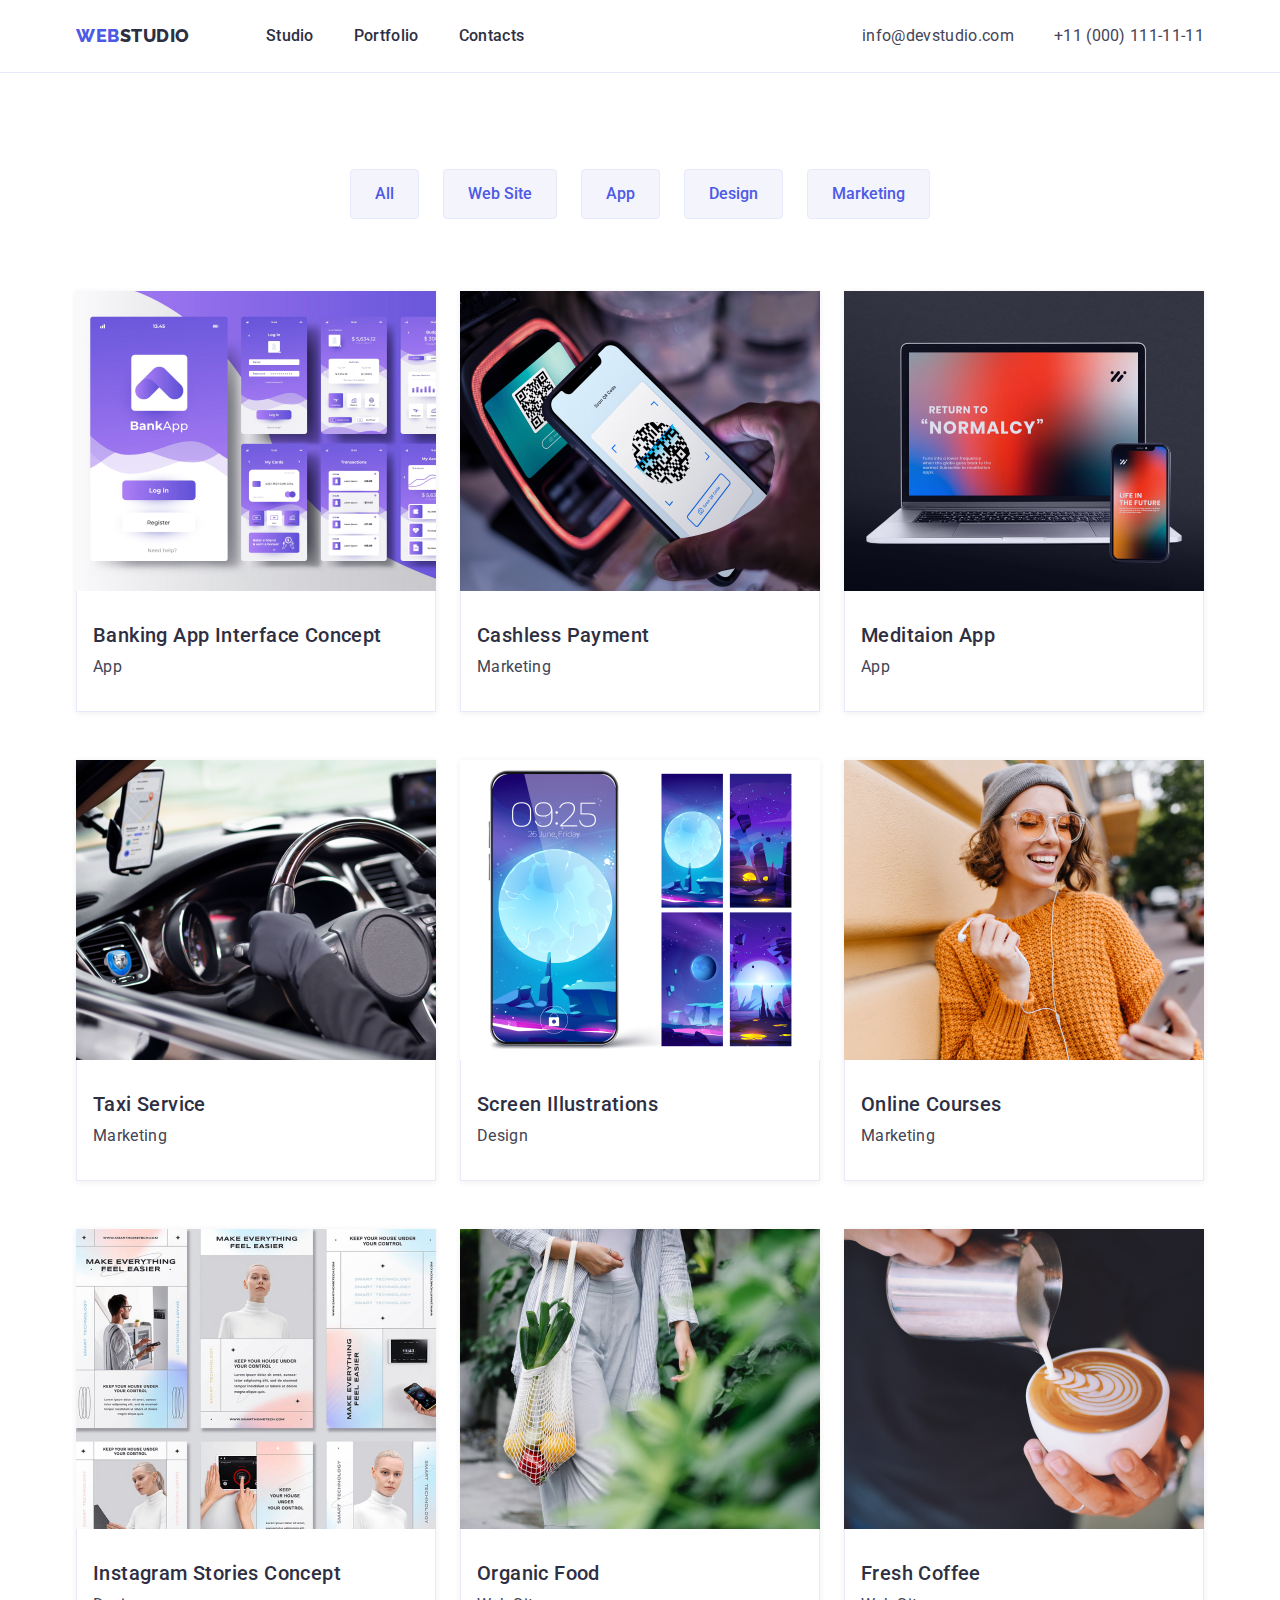
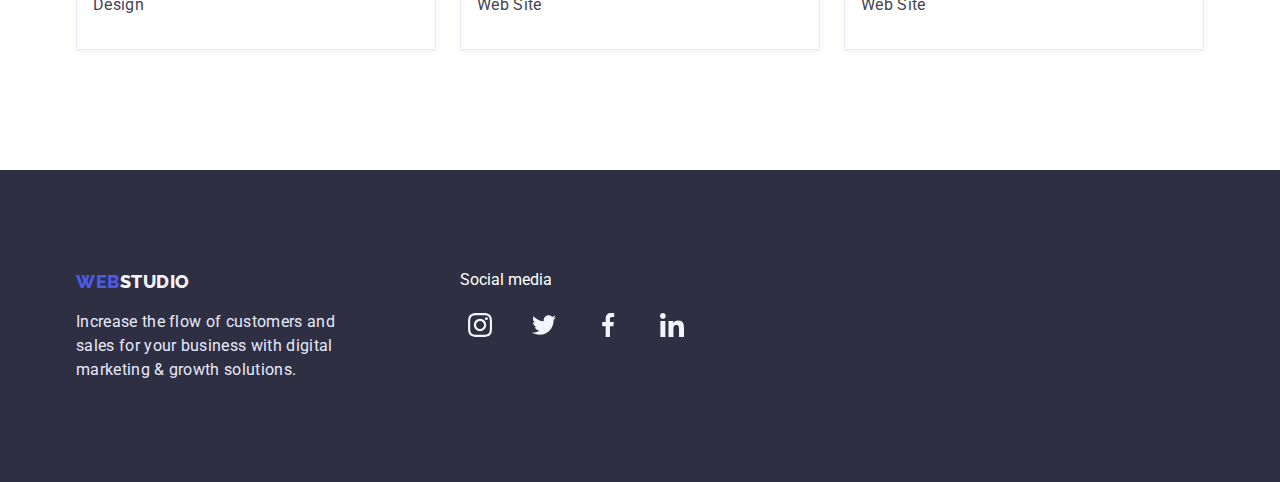
==== portfolio.html @ 89490b19 "Copy" ====
<!DOCTYPE html>
<html lang="en">
  <head>
    <meta charset="UTF-8" />
    <meta http-equiv="X-UA-Compatible" content="IE=edge" />
    <meta name="viewport" content="width=device-width, initial-scale=1.0" />
    <title>Document</title>
    <link
      rel="stylesheet"
      href="node_modules/modern-normalize/modern-normalize.css"
    />
    <link rel="preconnect" href="https://fonts.googleapis.com" />
    <link rel="preconnect" href="https://fonts.gstatic.com" crossorigin />
    <link
      href="https://fonts.googleapis.com/css2?family=Raleway:wght@800&family=Roboto:wght@400;500;700&display=swap"
      rel="stylesheet"
    />
    <link rel="stylesheet" href="./css/styles.css" />
  </head>
  <body>
    <!--Шапка сайта-->
    <header class="header">
      <div class="container header-container">
        <!-- Navigation -->
        <nav class="header-nav">
          <!--Logo-->
          <a href="./index.html" class="header-logo link"
            >Web<span class="logo-studio">Studio</span></a
          >

          <ul class="header-list list">
            <li class="header-item">
              <a href="./index.html " class="header-link link">Studio</a>
            </li>
            <li class="header-item">
              <a href="./portfolio.html" class="header-link link">Portfolio</a>
            </li>
            <li class="header-item">
              <a href="" class="header-link link">Contacts</a>
            </li>
          </ul>
        </nav>

        <!--Contacts-->
        <address class="address">
          <ul class="header-contacts list">
            <!--Mail-->
            <li>
              <a href="mailto:info@devstudio.com" class="header-mail link"
                >info@devstudio.com</a
              >
            </li>
            <!--Tel-->
            <li>
              <a href="tel:+110001111111" class="header-tel link"
                >+11 (000) 111-11-11</a
              >
            </li>
          </ul>
        </address>
      </div>
    </header>

    <!--Уникальный контент-->
    <main>
      <!--Блок-->
      <section class="section">
        <div class="container">
          <h1 class="section-title none">Portfolio</h1>
          <!--Buttons navigation-->
          <ul class="section-list">
            <li class="section-item list">
              <button type="button" class="section-button">All</button>
            </li>
            <li class="section-item list">
              <button type="button" class="section-button">Web Site</button>
            </li>
            <li class="section-item list">
              <button type="button" class="section-button">App</button>
            </li>
            <li class="section-item list">
              <button type="button" class="section-button">Design</button>
            </li>
            <li class="section-item list">
              <button type="button" class="section-button">Marketing</button>
            </li>
          </ul>
          <ul class="section-items">
            <li class="section-items-item list">
              <a href="" class="section-items-item-link link">
                <div class="sectionitems-item-link-container">
                  <img src="./images/app.jpg" alt="" width="360" />
                  <div class="section-items-element">
                    <h3 class="section-items-item-title">
                      Banking App Interface Concept
                    </h3>
                    <p class="section-desc">App</p>
                  </div>
                </div >
              </a>
            </li>
            <li class="section-items-item list">
              <a href="" class="section-items-item-link link">
                <div class="sectionitems-item-link-container">
                  <img src="./images/marketing.jpg" alt="" width="360" />
                  <div class="section-items-element">
                    <h3 class="section-items-item-title">Cashless Payment</h3>
                    <p class="section-desc">Marketing</p>
                  </div>
                </div >
              </a>
            </li>
            <li class="section-items-item list">
              <a href="" class="section-items-item-link link">
                <div class="sectionitems-item-link-container">
                  <img src="./images/app2.jpg" alt="" width="360" />
                  <div class="section-items-element">
                    <h3 class="section-items-item-title">Meditaion App</h3>
                    <p class="section-desc">App</p>
                  </div>
                </div >
              </a>
            </li>
            <li class="section-items-item list">
              <a href="" class="section-items-item-link link">
                <div class="sectionitems-item-link-container">
                  <img src="./images/marketing2.jpg" alt="" width="360" />
                  <div class="section-items-element">
                    <h3 class="section-items-item-title">Taxi Service</h3>
                    <p class="section-desc">Marketing</p>
                  </div>
                </div >
              </a>
            </li>
            <li class="section-items-item list">
              <a href="" class="section-items-item-link link">
                <div class="sectionitems-item-link-container">
                  <img src="./images/design.jpg" alt="" width="360" />
                  <div class="section-items-element">
                    <h3 class="section-items-item-title">Screen Illustrations</h3>
                    <p class="section-desc">Design</p>
                  </div>
                </div >
              </a>
            </li>
            <li class="section-items-item list">
              <a href="" class="section-items-item-link link">
                <div class="sectionitems-item-link-container">
                  <img src="./images/marketing3.jpg" alt="" width="360" />
                  <div class="section-items-element">
                    <h3 class="section-items-item-title">Online Courses</h3>
                    <p class="section-desc">Marketing</p>
                  </div>
                </div >
              </a>
            </li>
            <li class="section-items-item list">
              <a href="" class="section-items-item-link link">
                <div class="sectionitems-item-link-container">
                  <img src="./images/design2.jpg" alt="" width="360" />
                  <div class="section-items-element">
                    <h3 class="section-items-item-title">
                      Instagram Stories Concept
                    </h3>
                    <p class="section-desc">Design</p>
                  </div>
                </div >
              </a>
            </li>
            <li class="section-items-item list">
              <a href="" class="section-items-item-link link">
                <div class="sectionitems-item-link-container">
                  <img src="./images/web-site.jpg" alt="" width="360" />
                  <div class="section-items-element">
                    <h3 class="section-items-item-title">Organic Food</h3>
                    <p class="section-desc">Web Site</p>
                  </div>
                </div >
              </a>
            </li>
            <li class="section-items-item list">
              <a href="" class="section-items-item-link link">
                <div class="sectionitems-item-link-container">
                  <img src="./images/web-site2.jpg" alt="" width="360" />
                  <div class="section-items-element">
                    <h3 class="section-items-item-title">Fresh Coffee</h3>
                    <p class="section-desc">Web Site</p>
                  </div>
                </div >
              </a>
            </li>
          </ul>
        </div>
      </section>
    </main>
    <!--Подвал-->
    <footer class="footer">
      <!--Logo-->
      <div class="footer-container container">
        <div class="footer-conytainer">
          <a href="./index.html" class="footer-logo link"
            >Web<span class="footer-logo-studio">Studio</span></a
          >
          <p class="footer-slogan">
            Increase the flow of customers and sales for your business with
            digital marketing & growth solutions.
          </p>
        </div>
        <div class="footer-container-2">
          <p class="footer-title">Social media</p>
          <ul class="footer-list list">
            <li class="footer-item">
              <a href="" class="footer-link link">
                <svg class="footer-icon">
                  <use
                    href="./images/icons.svg#icon-instagram"
                    width="24"
                    height="24"
                  ></use>
                </svg>
              </a>
            </li>
            <li class="footer-item">
              <a href="" class="footer-link link">
                <svg class="footer-icon">
                  <use
                    href="./images/icons.svg#icon-twitter"
                    width="24"
                    height="24"
                  ></use>
                </svg>
              </a>
            </li>
            <li class="footer-item">
              <a href="" class="footer-link link">
                <svg class="footer-icon">
                  <use
                    href="./images/icons.svg#icon-facebook"
                    width="24"
                    height="24"
                  ></use>
                </svg>
              </a>
            </li>
            <li class="footer-item">
              <a href="" class="footer-link link">
                <svg class="footer-icon">
                  <use
                    href="./images/icons.svg#icon-linkedin"
                    width="24"
                    height="24"
                  ></use>
                </svg>
              </a>
            </li>
          </ul>
        </div>
      </div>
    </footer>
  </body>
</html>
---- css/styles.css ----
:root {
  --logo-color: #4d5ae5;
  --text-color: #2e2f42;
  --text-mini-color: #434455;
  --dop-color: #404bbf;
  --white-color: #ffffff;
}
body {
  /* font-family: "Raleway", sans-serif; */
  font-family: "Roboto", sans-serif;
  font-size: 16px;
  /* color: #2e2f42; */
  margin: 0;
  padding: 0;
  border: 0;
}
ul {
  padding: 0;
}
img {
  display: block;
}
h1,
h2,
h3,
h4,
h5,
h6,
p {
  margin: 0;
}
.container {
  width: 1128px;
  margin: 0 auto;
}
.none {
  padding: 0;
  margin: 0;
  max-width: 0;
  max-height: 0;
  color: #ffffff;
}
.header {
  background-color: var(--white-color);
  padding: 24px 0;
  border-bottom: 1px solid #e7e9fc;
}
.header-container {
  display: flex;
  align-items: center;
}
.header-nav {
  display: flex;
  align-items: center;
}
.list {
  list-style: none;
  margin: 0;
}
.link {
  text-decoration: none;
}
.header-logo {
  font-family: "Raleway";
  /* font-style: normal; */
  font-weight: 800;
  font-size: 18px;
  line-height: 1.33;
  display: flex;
  align-items: center;
  letter-spacing: 0.03em;
  text-transform: uppercase;
  color: var(--logo-color);
  margin-right: 76px;
}
.logo-studio {
  /* font-family: 'Raleway'; */
  /* font-style: normal; */
  /* font-weight: 800; */
  /* font-size: 18px; */
  /* line-height: 1.33; */
  /* display: flex;
    align-items: center; */
  /* letter-spacing: 0.03em; */
  /* text-transform: uppercase; */
  color: var(--text-color);
}
.header-list {
  margin: 0;
  display: flex;
  gap: 40px;
}
.header-item {
}
.header-link {
  /* font-family: "Roboto";
	font-style: normal; */
  font-weight: 500;
  font-size: 16px;
  line-height: 1.5;
  letter-spacing: 0.02em;
  color: var(--text-color);
}
.header-link:hover,
.header-link:focus {
  color: var(--dop-color);
}
.header-mail {
  /* font-family: "Roboto"; */
  font-style: normal;
  font-weight: 400;
  font-size: 16px;
  line-height: 1.5;
  letter-spacing: 0.02em;
  color: var(--text-mini-color);
}
.header-mail:hover,
.header-mail:focus {
  color: var(--dop-color);
}
.header-tel {
  /* font-family: "Roboto"; */
  font-style: normal;
  /* font-weight: 400; */
  font-size: 16px;
  line-height: 1.5;
  letter-spacing: 0.02em;
  color: var(--text-mini-color);
}
/* .header-tel:hover, .header-tel:focus {
    color: #404BBF;
} */
.address {
  margin-left: auto;
}
.header-contacts {
  margin: 0;
  display: flex;
  gap: 40px;
}
.hero {
  padding: 188px 0;
  background-image: linear-gradient(
      rgba(46, 47, 66, 0.7),
      rgba(46, 47, 66, 0.7)
    ),
    url(../images/people-office.jpg);
  /* background-color: rgba(46, 47, 66, 0.7); */
  background-repeat: no-repeat;
  background-position: center;
  /* background-size: auto; */
  max-width: 1440px;
  margin: 0 auto;
  background-size: cover;
}
.hero-container {
  display: flex;
  align-items: center;
  flex-direction: column;
}
.hero-title {
  /* font-family: 'Roboto'; */
  /* font-style: normal; */
  font-weight: 700;
  font-size: 56px;
  line-height: 1.07;
  text-align: center;
  letter-spacing: 0.02em;
  color: var(--white-color);
  width: 496px;
  height: 120px;
  margin: 0 0 48px 0;
}
.hero-button {
  font-family: "Roboto";
  /* font-style: normal; */
  font-weight: 500;
  font-size: 16px;
  line-height: 1.5;
  /* display: flex; */
  /* align-items: center; */
  letter-spacing: 0.04em;
  color: var(--white-color);
  /* display: flex; */
  /* flex-direction: row; */
  /* align-items: flex-start; */
  padding: 16px 32px;
  gap: 10px;
  /* position: absolute; */
  /* width: 169px;
    height: 56px;
    left: 636px;
    top: 428px; */
  background: var(--logo-color);
  box-shadow: 0px 4px 4px rgba(0, 0, 0, 0.15);
  border-radius: 4px;
  border: 0;
}
.hero-button:hover,
.hero-button:focus {
  background: var(--dop-color);
}
.info {
  padding: 120px 0 0 0;
}
.info-title {
}
.info-list {
  margin: 0;
  display: flex;
  gap: 24px;
}
.info-item {
}
.info-block {
  background: #f4f4fd;
  border-radius: 4px;
  display: flex;
  justify-content: center;
  align-items: center;
}
.info-block-icon {
  height: 112px;
}
.info-subtitle {
  /* font-family: 'Roboto';
    font-style: normal; */
  font-weight: 500;
  font-size: 20px;
  line-height: 1.2;
  letter-spacing: 0.02em;
  /* color: #2E2F42; */
  margin: 0;
  margin-bottom: 8px;
  margin-top: 8px;
}
.info-text {
  /* font-family: 'Roboto';
    font-style: normal; */
  /* font-weight: 400; */
  font-size: 16px;
  line-height: 1.5;
  letter-spacing: 0.02em;
  color: var(--text-mini-color);
  margin: 0;
}
.examples {
  padding: 120px 0;
}
.examples-title {
  /* font-family: 'Roboto';
    font-style: normal; */
  /* font-weight: 700; */
  font-size: 36px;
  line-height: 1.11;
  text-align: center;
  letter-spacing: 0.02em;
  text-transform: capitalize;
  /* color: #2E2F42; */
  margin: 0 0 72px 0;
}
.examples-list {
  display: flex;
  gap: 24px;
}
.team {
  padding: 120px 0;
  background-color: #f4f4fd;
}
.team-title {
  /* font-family: 'Roboto';
    font-style: normal; */
  /* font-weight: 700; */
  font-size: 36px;
  line-height: 1.11;
  text-align: center;
  letter-spacing: 0.02em;
  text-transform: capitalize;
  margin-bottom: 72px;
  margin-top: 0;
}
.team-list {
  display: flex;
  gap: 24px;
  margin: 0;
}
.team-item {
  margin: 0;
  background: #ffffff;
  box-shadow: 0px 1px 6px rgba(46, 47, 66, 0.08),
    0px 1px 1px rgba(46, 47, 66, 0.16), 0px 2px 1px rgba(46, 47, 66, 0.08);
  border-radius: 0px 0px 4px 4px;
}
.team-element {
  padding: 32px 0;
}
.team-subtitle {
  /* font-family: 'Roboto';
    font-style: normal; */
  font-weight: 500;
  font-size: 20px;
  line-height: 1.2;
  text-align: center;
  letter-spacing: 0.02em;
  /* color: #2E2F42; */
  margin: 0;
  margin-bottom: 8px;
}
.team-slogan {
  /* font-family: 'Roboto';
    font-style: normal; */
  /* font-weight: 400; */
  font-size: 16px;
  line-height: 1.5;
  text-align: center;
  letter-spacing: 0.02em;
  color: var(--text-mini-color);
  margin: 0;
  margin-top: 8px;
  margin-bottom: 8px;
}
.team-social-list {
  display: flex;
  justify-content: center;
  gap: 24px;
}
.team-social-item {
  width: 40px;
  height: 40px;
}
.team-social-link {
  display: flex;
  justify-content: center;
  align-items: center;
  width: 100%;
  height: 100%;
  border-radius: 50%;
  background-color: #4d5ae5;
}
.team-social-link:hover,
.team-social-link:focus {
  background-color: #404bbf;
}
.team-social-icon {
}
.castomers {
  padding: 130px 0 120px;
  background-color: var(--white-color);
}
.castomers-container {
}
.castomers-title {
  margin-bottom: 72px;
  display: flex;
  justify-content: center;
  /* font-family: "Roboto"; */
  /* font-style: normal; */
  /* font-weight: 700; */
  font-size: 36px;
  line-height: 1, 11;
  text-align: center;
  letter-spacing: 0.02em;
  text-transform: capitalize;
  color: #2e2f42;
}
.castomers-list {
  display: flex;
  justify-content: center;
  gap: 24px;
}
.castomers-item {
  width: 168px;
  height: 88px;
  border: 1px solid #8e8f99;
  border-radius: 4px;
  box-sizing: border-box;
}
.castomers-item:hover,
.castomers-item:focus {
  border: 1px solid #404bbf;
}
.castomers-link {
  display: flex;
  justify-content: center;
  align-items: center;
  width: 100%;
  height: 100%;
  fill: #afb1b8;
}
.castomers-link:hover,
.castomers-link:focus {
  color: #404bbf;
  fill: #404bbf;
}
.castomers-icon {
}
.section {
  padding: 96px 0 120px 0;
}
.section-title {
  margin: 0;
  padding: 0;
}
.section-list {
  margin: 0;
  display: flex;
  justify-content: center;
  gap: 24px;
}
.section-item {
  /* font-family: 'Roboto';
    font-style: normal; */
  font-weight: 500;
  font-size: 16px;
  line-height: 1.5;
  /* display: flex; */
  align-items: center;
  text-align: center;
  letter-spacing: 0.04em;
  color: var(--logo-color);
}
.section-button {
  font-family: "Roboto";
  /* font-style: normal; */
  font-weight: 500;
  font-size: 16px;
  line-height: 1.5;
  /* display: flex;
    align-items: center;
    text-align: center;
    letter-spacing: 0.04em; */
  color: var(--logo-color);
  /* display: flex; */
  flex-direction: row;
  justify-content: center;
  align-items: center;
  padding: 12px 24px;
  /* width: 116px;
    height: 48px; */
  background: #f4f4fd;
  border: 1px solid #e7e9fc;
  border-radius: 4px;
  /* flex: none;
    order: 1;
    flex-grow: 0; */
}
.section-button:hover,
.section-button:focus {
  color: var(--white-color);
  border: 1px solid var(--dop-color);
  background: var(--dop-color);
  box-shadow: 0px 3px 1px rgba(0, 0, 0, 0.1), 0px 2px 1px rgba(0, 0, 0, 0.08), 0px 2px 2px rgba(0, 0, 0, 0.12);
}
.section-items {
  margin: 0;
  display: flex;
  flex-wrap: wrap;
  gap: 48px 24px;
  margin-top: 72px;
}
.section-items-element {
  padding: 32px 0 32px 16px;
  border-left: 1px solid #e7e9fc;
  border-bottom: 1px solid #e7e9fc;
  border-right: 1px solid #e7e9fc;
}
.section-items-item {
  /* background: var(--white-color);
  box-shadow: 0px 1px 6px rgba(46, 47, 66, 0.08); */
}
.section-items-item:hover,
.section-items-item:focus {
  /* background: var(--white-color);
  box-shadow: 0px 1px 6px rgba(46, 47, 66, 0.08),
    0px 1px 1px rgba(46, 47, 66, 0.16), 0px 2px 1px rgba(46, 47, 66, 0.08); */
}
.section-items-item-link {
}
.section-items-item-link:hover,
.section-items-item-link:focus {
  /* background: var(--white-color); */
  box-shadow: 0px 1px 6px rgba(46, 47, 66, 0.08),
    0px 1px 1px rgba(46, 47, 66, 0.16), 0px 2px 1px rgba(46, 47, 66, 0.08);
}
.sectionitems-item-link-container {
  background: var(--white-color);
  box-shadow: 0px 1px 6px rgba(46, 47, 66, 0.08)
}
.sectionitems-item-link-container:hover,
.sectionitems-item-link-container:focus {
  background: var(--white-color);
  box-shadow: 0px 1px 6px rgba(46, 47, 66, 0.08),
    0px 1px 1px rgba(46, 47, 66, 0.16), 0px 2px 1px rgba(46, 47, 66, 0.08);
}
.section-items-item-title {
  /* font-family: 'Roboto'; */
  /* font-style: normal; */
  font-weight: 500;
  font-size: 20px;
  line-height: 1.2;
  letter-spacing: 0.02em;
  color: var(--text-color);
  padding: 0;
  margin: 0 0 8px 0;
}
.section-desc {
  /* font-family: 'Roboto'; */
  /* font-style: normal; */
  /* font-weight: 400; */
  /* font-size: 16px; */
  line-height: 1.5;
  letter-spacing: 0.02em;
  color: var(--text-mini-color);
  padding: 0;
}
.footer {
  background: var(--text-color);
  padding: 100px 0;
}
.footer-slogan {
  /* font-family: 'Roboto';
    font-style: normal; */
  font-weight: 400;
  font-size: 16px;
  line-height: 1.5;
  letter-spacing: 0.02em;
  color: #e7e9fc;
  width: 264px;
  margin: 16px 0 0;
  padding: 0;
}
.footer-logo {
  font-family: "Raleway";
  /* font-style: normal; */
  font-weight: 800;
  font-size: 18px;
  line-height: 1.33;
  display: flex;
  align-items: center;
  letter-spacing: 0.03em;
  text-transform: uppercase;
  color: var(--logo-color);
  padding: 0;
}
.footer-logo-studio {
  font-family: "Raleway";
  /* font-style: normal; */
  font-weight: 800;
  font-size: 18px;
  line-height: 1.16;
  /* display: flex; */
  align-items: center;
  letter-spacing: 0.03em;
  text-transform: uppercase;
  color: #f4f4fd;
}
.footer-container {
  display: flex;
  gap: 120px;
}
.footer-container-2 {
}
.footer-title {
  /* font-family: "Roboto"; */
  /* font-style: normal; */
  /* font-weight: 500; */
  font-size: 16px;
  line-height: 1, 5;
  /* letter-spacing: 0.02em; */
  color: var(--white-color);
  margin-bottom: 16px;
}
.footer-list {
  display: flex;
  justify-content: center;
  gap: 24px;
}
.footer-item {
  height: 40;
  width: 40;
}
.footer-link {
  display: flex;
  justify-content: center;
  align-items: center;
  width: 40px;
  height: 40px;
  border-radius: 50%;
  /* background-color: var(--logo-color); */
}
.footer-link:hover,
.footer-link:focus {
  background-color: #31d0aa;
}
.footer-icon {
  width: 24px;
  height: 24px;
}
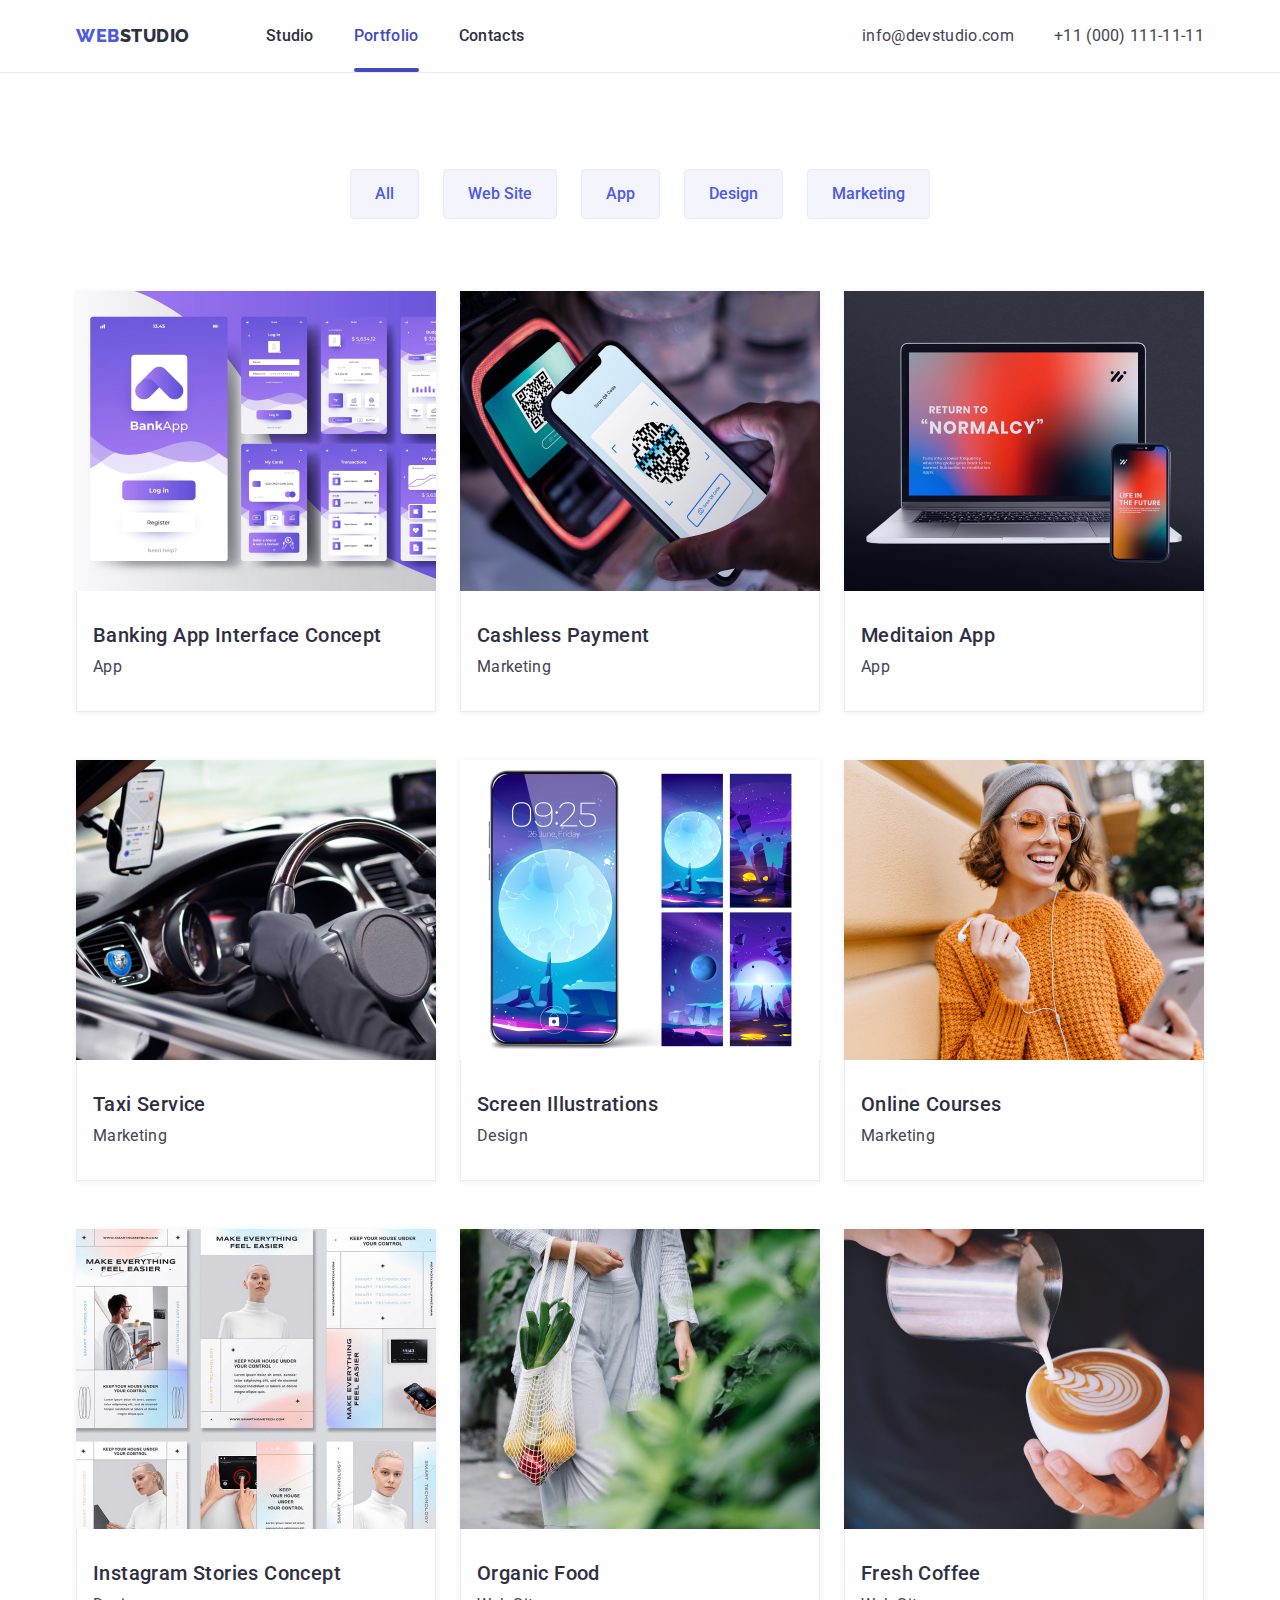
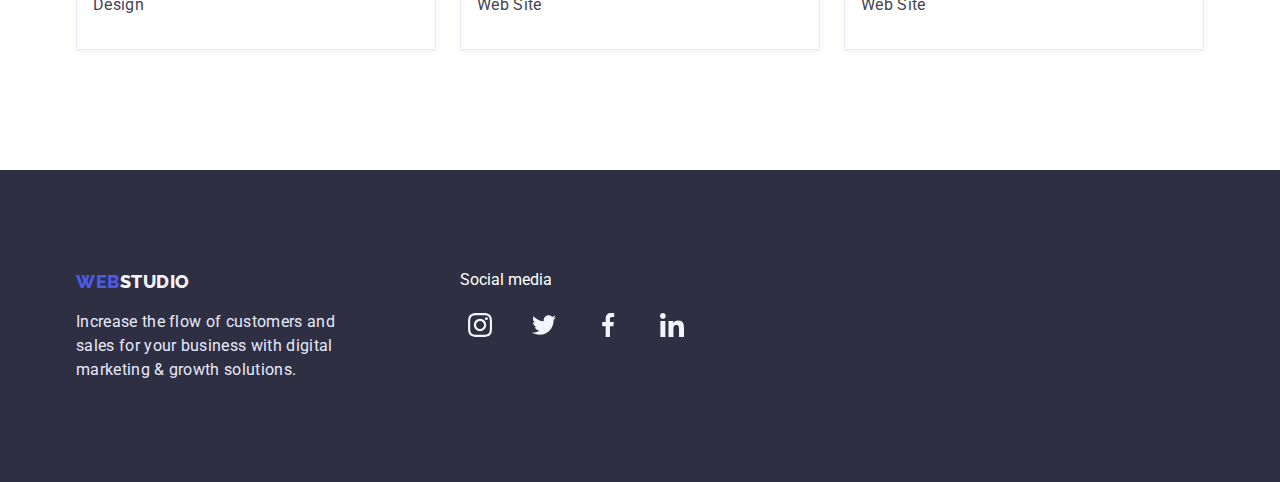
==== commit 787f1f71: "update" ====
--- a/portfolio.html
+++ b/portfolio.html
@@ -33,7 +33,9 @@
               <a href="./index.html " class="header-link link">Studio</a>
             </li>
             <li class="header-item">
-              <a href="./portfolio.html" class="header-link link">Portfolio</a>
+              <a href="./portfolio.html" class="header-link link active"
+                >Portfolio</a
+              >
             </li>
             <li class="header-item">
               <a href="" class="header-link link">Contacts</a>
@@ -89,104 +91,169 @@
             <li class="section-items-item list">
               <a href="" class="section-items-item-link link">
                 <div class="sectionitems-item-link-container">
-                  <img src="./images/app.jpg" alt="" width="360" />
+                  <div class="section-items-wrap">
+                    <img src="./images/app.jpg" alt="" width="360" />
+                    <p class="section-items-item-overlay">
+                      14 Stylish and User-Friendly App Design Concepts · Task
+                      Manager App · Calorie Tracker App · Exotic Fruit Ecommerce
+                      App · Cloud Storage App
+                    </p>
+                  </div>
                   <div class="section-items-element">
                     <h3 class="section-items-item-title">
                       Banking App Interface Concept
                     </h3>
                     <p class="section-desc">App</p>
                   </div>
-                </div >
-              </a>
-            </li>
-            <li class="section-items-item list">
-              <a href="" class="section-items-item-link link">
-                <div class="sectionitems-item-link-container">
+                </div>
+              </a>
+            </li>
+            <li class="section-items-item list">
+              <a href="" class="section-items-item-link link">
+                <div class="sectionitems-item-link-container">
+                  <div class="section-items-wrap">
                   <img src="./images/marketing.jpg" alt="" width="360" />
+                    <p class="section-items-item-overlay">
+                      14 Stylish and User-Friendly App Design Concepts · Task
+                      Manager App · Calorie Tracker App · Exotic Fruit Ecommerce
+                      App · Cloud Storage App
+                    </p>
+                  </div>
                   <div class="section-items-element">
                     <h3 class="section-items-item-title">Cashless Payment</h3>
                     <p class="section-desc">Marketing</p>
                   </div>
-                </div >
-              </a>
-            </li>
-            <li class="section-items-item list">
-              <a href="" class="section-items-item-link link">
-                <div class="sectionitems-item-link-container">
+                </div>
+              </a>
+            </li>
+            <li class="section-items-item list">
+              <a href="" class="section-items-item-link link">
+                <div class="sectionitems-item-link-container">
+                  <div class="section-items-wrap">
                   <img src="./images/app2.jpg" alt="" width="360" />
+                    <p class="section-items-item-overlay">
+                      14 Stylish and User-Friendly App Design Concepts · Task
+                      Manager App · Calorie Tracker App · Exotic Fruit Ecommerce
+                      App · Cloud Storage App
+                    </p>
+                  </div>
                   <div class="section-items-element">
                     <h3 class="section-items-item-title">Meditaion App</h3>
                     <p class="section-desc">App</p>
                   </div>
-                </div >
-              </a>
-            </li>
-            <li class="section-items-item list">
-              <a href="" class="section-items-item-link link">
-                <div class="sectionitems-item-link-container">
+                </div>
+              </a>
+            </li>
+            <li class="section-items-item list">
+              <a href="" class="section-items-item-link link">
+                <div class="sectionitems-item-link-container">
+                  <div class="section-items-wrap">
                   <img src="./images/marketing2.jpg" alt="" width="360" />
+                    <p class="section-items-item-overlay">
+                      14 Stylish and User-Friendly App Design Concepts · Task
+                      Manager App · Calorie Tracker App · Exotic Fruit Ecommerce
+                      App · Cloud Storage App
+                    </p>
+                  </div>
                   <div class="section-items-element">
                     <h3 class="section-items-item-title">Taxi Service</h3>
                     <p class="section-desc">Marketing</p>
                   </div>
-                </div >
-              </a>
-            </li>
-            <li class="section-items-item list">
-              <a href="" class="section-items-item-link link">
-                <div class="sectionitems-item-link-container">
+                </div>
+              </a>
+            </li>
+            <li class="section-items-item list">
+              <a href="" class="section-items-item-link link">
+                <div class="sectionitems-item-link-container">
+                  <div class="section-items-wrap">
                   <img src="./images/design.jpg" alt="" width="360" />
-                  <div class="section-items-element">
-                    <h3 class="section-items-item-title">Screen Illustrations</h3>
+                  <p class="section-items-item-overlay">
+                    14 Stylish and User-Friendly App Design Concepts · Task
+                    Manager App · Calorie Tracker App · Exotic Fruit Ecommerce
+                    App · Cloud Storage App
+                  </p>
+                </div>
+                  <div class="section-items-element">
+                    <h3 class="section-items-item-title">
+                      Screen Illustrations
+                    </h3>
                     <p class="section-desc">Design</p>
                   </div>
-                </div >
-              </a>
-            </li>
-            <li class="section-items-item list">
-              <a href="" class="section-items-item-link link">
-                <div class="sectionitems-item-link-container">
+                </div>
+              </a>
+            </li>
+            <li class="section-items-item list">
+              <a href="" class="section-items-item-link link">
+                <div class="sectionitems-item-link-container">
+                  <div class="section-items-wrap">
                   <img src="./images/marketing3.jpg" alt="" width="360" />
+                  <p class="section-items-item-overlay">
+                    14 Stylish and User-Friendly App Design Concepts · Task
+                    Manager App · Calorie Tracker App · Exotic Fruit Ecommerce
+                    App · Cloud Storage App
+                  </p>
+                </div>
                   <div class="section-items-element">
                     <h3 class="section-items-item-title">Online Courses</h3>
                     <p class="section-desc">Marketing</p>
                   </div>
-                </div >
-              </a>
-            </li>
-            <li class="section-items-item list">
-              <a href="" class="section-items-item-link link">
-                <div class="sectionitems-item-link-container">
+                </div>
+              </a>
+            </li>
+            <li class="section-items-item list">
+              <a href="" class="section-items-item-link link">
+                <div class="sectionitems-item-link-container">
+                  <div class="section-items-wrap">
                   <img src="./images/design2.jpg" alt="" width="360" />
+                  <p class="section-items-item-overlay">
+                    14 Stylish and User-Friendly App Design Concepts · Task
+                    Manager App · Calorie Tracker App · Exotic Fruit Ecommerce
+                    App · Cloud Storage App
+                  </p>
+                </div>
                   <div class="section-items-element">
                     <h3 class="section-items-item-title">
                       Instagram Stories Concept
                     </h3>
                     <p class="section-desc">Design</p>
                   </div>
-                </div >
-              </a>
-            </li>
-            <li class="section-items-item list">
-              <a href="" class="section-items-item-link link">
-                <div class="sectionitems-item-link-container">
+                </div>
+              </a>
+            </li>
+            <li class="section-items-item list">
+              <a href="" class="section-items-item-link link">
+                <div class="sectionitems-item-link-container">
+                  <div class="section-items-wrap">
                   <img src="./images/web-site.jpg" alt="" width="360" />
+                  <p class="section-items-item-overlay">
+                    14 Stylish and User-Friendly App Design Concepts · Task
+                    Manager App · Calorie Tracker App · Exotic Fruit Ecommerce
+                    App · Cloud Storage App
+                  </p>
+                </div>
                   <div class="section-items-element">
                     <h3 class="section-items-item-title">Organic Food</h3>
                     <p class="section-desc">Web Site</p>
                   </div>
-                </div >
-              </a>
-            </li>
-            <li class="section-items-item list">
-              <a href="" class="section-items-item-link link">
-                <div class="sectionitems-item-link-container">
+                </div>
+              </a>
+            </li>
+            <li class="section-items-item list">
+              <a href="" class="section-items-item-link link">
+                <div class="sectionitems-item-link-container">
+                  <div class="section-items-wrap">
                   <img src="./images/web-site2.jpg" alt="" width="360" />
+                  <p class="section-items-item-overlay">
+                    14 Stylish and User-Friendly App Design Concepts · Task
+                    Manager App · Calorie Tracker App · Exotic Fruit Ecommerce
+                    App · Cloud Storage App
+                  </p>
+                </div>
                   <div class="section-items-element">
                     <h3 class="section-items-item-title">Fresh Coffee</h3>
                     <p class="section-desc">Web Site</p>
                   </div>
-                </div >
+                </div>
               </a>
             </li>
           </ul>
--- a/css/styles.css
+++ b/css/styles.css
@@ -19,6 +19,8 @@
 }
 img {
   display: block;
+  width: 100%;
+  height: auto;
 }
 h1,
 h2,
@@ -39,6 +41,9 @@
   max-width: 0;
   max-height: 0;
   color: #ffffff;
+  visibility: hidden;
+  opacity: 0;
+  pointer-events: none;
 }
 .header {
   background-color: var(--white-color);
@@ -100,10 +105,41 @@
   line-height: 1.5;
   letter-spacing: 0.02em;
   color: var(--text-color);
+  position: relative;
 }
 .header-link:hover,
 .header-link:focus {
   color: var(--dop-color);
+  transition-property: color;
+  transition-duration: 250ms;
+  transition-timing-function: cubic-bezier(0.4, 0, 0.2, 1);
+}
+.active {
+  color: var(--dop-color);
+}
+.header-link.active::after {
+  content: "";
+  width: 100%;
+  height: 4px;
+  background-color: var(--dop-color);
+  left: 0;
+  bottom: 24;
+  position: absolute;
+  display: block;
+  border-radius: 2px;
+  transition: var(--dop-color);
+  margin-top: 20px;
+  /* content: "";
+  width: 100%;
+  height: 4px;
+  background-color: var(--dop-color);
+  left: 0;
+  bottom: 24;
+  position: absolute;
+  display: block;
+  border-radius: 2px;
+  transition: var(--dop-color);
+  margin-top: 20px; */
 }
 .header-mail {
   /* font-family: "Roboto"; */
@@ -117,6 +153,9 @@
 .header-mail:hover,
 .header-mail:focus {
   color: var(--dop-color);
+  transition-property: color;
+  transition-duration: 250ms;
+  transition-timing-function: cubic-bezier(0.4, 0, 0.2, 1);
 }
 .header-tel {
   /* font-family: "Roboto"; */
@@ -199,6 +238,9 @@
 .hero-button:hover,
 .hero-button:focus {
   background: var(--dop-color);
+  transition-property: background-color;
+  transition-duration: 250ms;
+  transition-timing-function: cubic-bezier(0.4, 0, 0.2, 1);
 }
 .info {
   padding: 120px 0 0 0;
@@ -340,6 +382,9 @@
 .team-social-link:hover,
 .team-social-link:focus {
   background-color: #404bbf;
+  transition-property: background-color;
+  transition-duration: 250ms;
+  transition-timing-function: cubic-bezier(0.4, 0, 0.2, 1);
 }
 .team-social-icon {
 }
@@ -378,6 +423,9 @@
 .castomers-item:hover,
 .castomers-item:focus {
   border: 1px solid #404bbf;
+  transition-property: border;
+  transition-duration: 250ms;
+  transition-timing-function: cubic-bezier(0.4, 0, 0.2, 1);
 }
 .castomers-link {
   display: flex;
@@ -391,6 +439,9 @@
 .castomers-link:focus {
   color: #404bbf;
   fill: #404bbf;
+  transition-property: color fill;
+  transition-duration: 250ms;
+  transition-timing-function: cubic-bezier(0.4, 0, 0.2, 1);
 }
 .castomers-icon {
 }
@@ -449,7 +500,11 @@
   color: var(--white-color);
   border: 1px solid var(--dop-color);
   background: var(--dop-color);
-  box-shadow: 0px 3px 1px rgba(0, 0, 0, 0.1), 0px 2px 1px rgba(0, 0, 0, 0.08), 0px 2px 2px rgba(0, 0, 0, 0.12);
+  box-shadow: 0px 3px 1px rgba(0, 0, 0, 0.1), 0px 2px 1px rgba(0, 0, 0, 0.08),
+    0px 2px 2px rgba(0, 0, 0, 0.12);
+  transition-property: color border background-color box-shadow;
+  transition-duration: 250ms;
+  transition-timing-function: cubic-bezier(0.4, 0, 0.2, 1);
 }
 .section-items {
   margin: 0;
@@ -464,6 +519,15 @@
   border-bottom: 1px solid #e7e9fc;
   border-right: 1px solid #e7e9fc;
 }
+.section-items-element:hover,
+.section-items-element:focus {
+  border-left: 1px solid var(--white-color);
+  border-bottom: 1px solid var(--white-color);
+  border-right: 1px solid var(--white-color);
+  transition-property: border;
+  transition-duration: 250ms;
+  transition-timing-function: cubic-bezier(0.4, 0, 0.2, 1);
+}
 .section-items-item {
   /* background: var(--white-color);
   box-shadow: 0px 1px 6px rgba(46, 47, 66, 0.08); */
@@ -479,18 +543,21 @@
 .section-items-item-link:hover,
 .section-items-item-link:focus {
   /* background: var(--white-color); */
-  box-shadow: 0px 1px 6px rgba(46, 47, 66, 0.08),
-    0px 1px 1px rgba(46, 47, 66, 0.16), 0px 2px 1px rgba(46, 47, 66, 0.08);
+  /* box-shadow: 0px 1px 6px rgba(46, 47, 66, 0.08),
+    0px 1px 1px rgba(46, 47, 66, 0.16), 0px 2px 1px rgba(46, 47, 66, 0.08); */
 }
 .sectionitems-item-link-container {
   background: var(--white-color);
-  box-shadow: 0px 1px 6px rgba(46, 47, 66, 0.08)
+  box-shadow: 0px 1px 6px rgba(46, 47, 66, 0.08);
 }
 .sectionitems-item-link-container:hover,
 .sectionitems-item-link-container:focus {
   background: var(--white-color);
   box-shadow: 0px 1px 6px rgba(46, 47, 66, 0.08),
     0px 1px 1px rgba(46, 47, 66, 0.16), 0px 2px 1px rgba(46, 47, 66, 0.08);
+  transition-property: backhround-color box-shadow;
+  transition-duration: 250ms;
+  transition-timing-function: cubic-bezier(0.4, 0, 0.2, 1);
 }
 .section-items-item-title {
   /* font-family: 'Roboto'; */
@@ -502,6 +569,32 @@
   color: var(--text-color);
   padding: 0;
   margin: 0 0 8px 0;
+}
+.section-items-wrap {
+  position: relative;
+  overflow: hidden;
+}
+.section-items-item:hover .section-items-item-overlay {
+  transform: translateY(0);
+}
+.section-items-item-overlay {
+  /* font-family: "Roboto";
+  font-style: normal;
+  font-weight: 400; */
+  font-size: 16px;
+  line-height: 1.5;
+  letter-spacing: 0.02em;
+  color: #f4f4fd;
+  background: #4d5ae5;
+  width: 296px;
+  height: 220px;
+  padding: 40px 32px;
+  position: absolute;
+  top: 0;
+  left: 0;
+  transform: translateY(100%);
+  transition-duration: 250ms;
+  overflow: auto;
 }
 .section-desc {
   /* font-family: 'Roboto'; */
@@ -591,8 +684,52 @@
 .footer-link:hover,
 .footer-link:focus {
   background-color: #31d0aa;
+  transition-property: background-color;
+  transition-duration: 250ms;
+  transition-timing-function: cubic-bezier(0.4, 0, 0.2, 1);
 }
 .footer-icon {
   width: 24px;
   height: 24px;
 }
+.backdrop {
+  width: 100%;
+  height: 100%;
+  background: rgba(46, 47, 66, 0.4);
+  position: fixed;
+  top: 0;
+  left: 0;
+}
+.modal {
+  width: 408px;
+  height: 576px;
+  position: absolute;
+  left: 50%;
+  top: 50%;
+  transform: translate(-50%, -50%);
+  background: #fcfcfc;
+  box-shadow: 0px 1px 1px rgba(0, 0, 0, 0.14), 0px 1px 3px rgba(0, 0, 0, 0.12),
+    0px 2px 1px rgba(0, 0, 0, 0.2);
+  border-radius: 4px;
+}
+.modal-close-svg {
+  width: 8px;
+  height: 8px;
+}
+.modal-close {
+  width: 24px;
+  height: 24px;
+  background: #e7e9fc;
+  border: 1px solid rgba(0, 0, 0, 0.1);
+  display: flex;
+  justify-content: center;
+  align-items: center;
+  border-radius: 50%;
+  margin: 24px;
+  margin-left: auto;
+}
+.is-hidden {
+  opacity: 0;
+  visibility: hidden;
+  pointer-events: none;
+}
